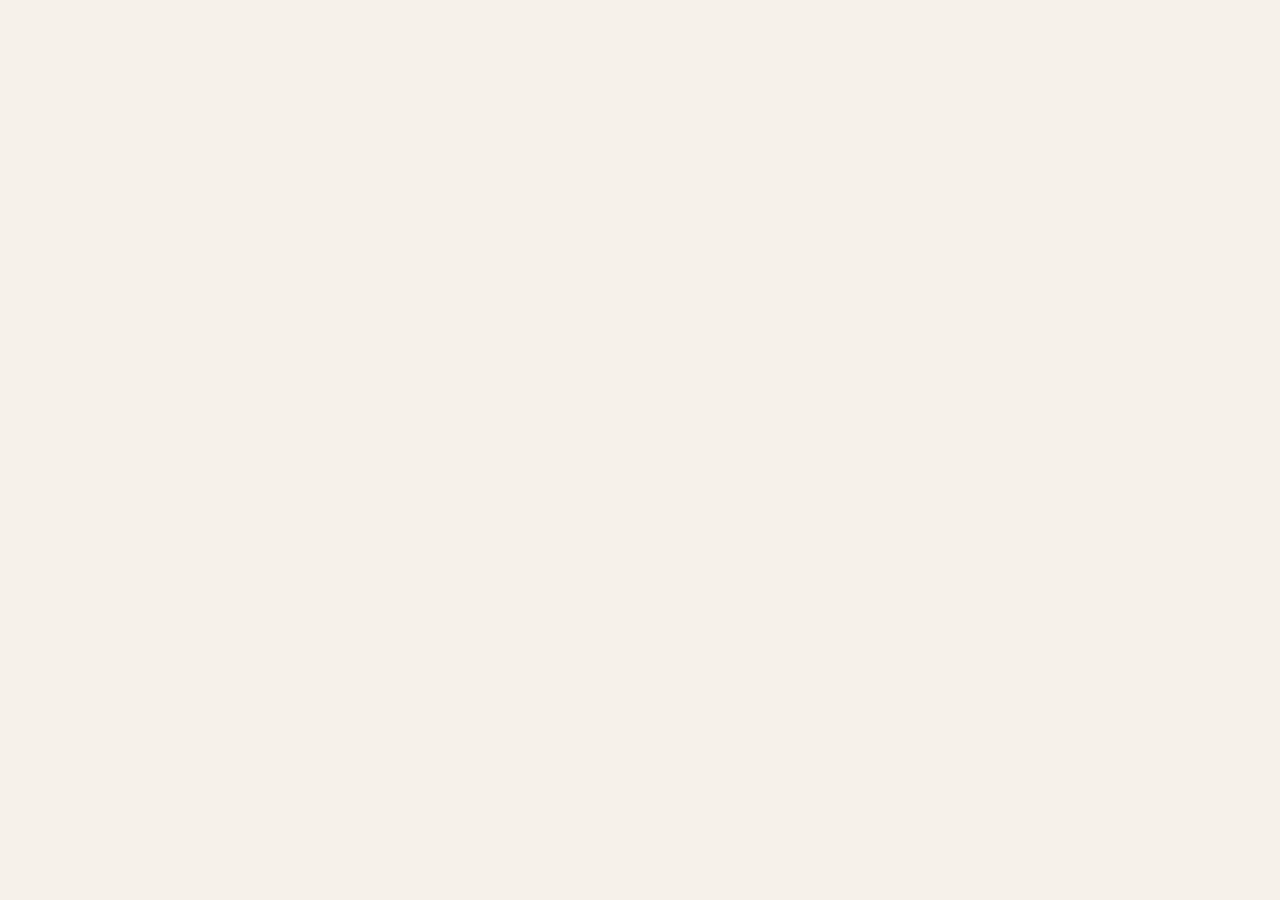
==== 20261009/index.html @ f04a36e3 "teamwork" ====
<!DOCTYPE html>
<html lang="ja">
<head>
  <meta charset="UTF-8">
  <meta name="viewport" content="width=device-width, initial-scale=1.0">
  <title>まちかどカフェ</title>
  <link rel="stylesheet" href="css/base.css">
  <link rel="stylesheet" href="css/header.css">
  <link rel="stylesheet" href="css/main.css">
  <link rel="stylesheet" href="css/footer.css">
</head>
<body>
  <!-- ===== A ヘッダー ここから ===== -->

  <!-- ===== A ヘッダー ここまで ===== -->

  <!-- ===== B メイン ここから ===== -->

  <!-- ===== B メイン ここまで ===== -->

  <!-- ===== C フッター ここから ===== -->

  <!-- ===== C フッター ここまで ===== -->
</body>
</html>
---- 20261009/css/base.css ----
/* base.css … 先生が用意したファイル。だれも書きかえない */

* {
  box-sizing: border-box;
}

body {
  margin: 0;
  font-family: sans-serif;
  color: #333;
  background: #f6f1ea;
  line-height: 1.7;
}
---- 20261009/css/header.css ----
/* header.css … 26512 さんの担当 */
---- 20261009/css/main.css ----
/* main.css … 26543 さんの担当 */
---- 20261009/css/footer.css ----
/* footer.css … 26514 さんの担当 */
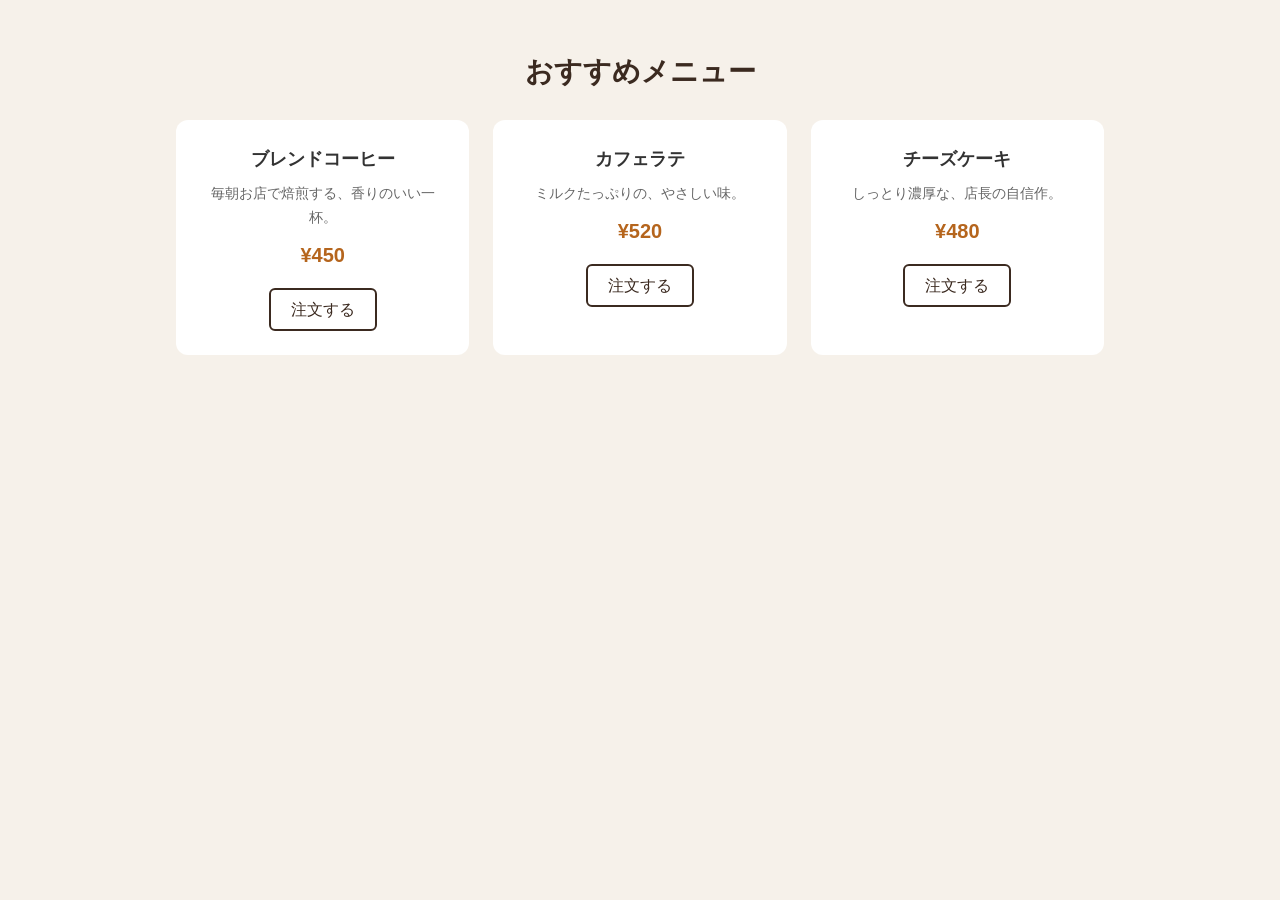
==== commit 344e3e7c: "update" ====
--- a/20261009/index.html
+++ b/20261009/index.html
@@ -15,6 +15,29 @@
   <!-- ===== A ヘッダー ここまで ===== -->
 
   <!-- ===== B メイン ここから ===== -->
+  <main class="box">
+    <h2 class="title">おすすめメニュー</h2>
+    <ul class="list">
+      <li class="item">
+        <h3 class="name">ブレンドコーヒー</h3>
+        <p class="text">毎朝お店で焙煎する、香りのいい一杯。</p>
+        <p class="price">¥450</p>
+        <a class="btn" href="#">注文する</a>
+      </li>
+      <li class="item">
+        <h3 class="name">カフェラテ</h3>
+        <p class="text">ミルクたっぷりの、やさしい味。</p>
+        <p class="price">¥520</p>
+        <a class="btn" href="#">注文する</a>
+      </li>
+      <li class="item">
+        <h3 class="name">チーズケーキ</h3>
+        <p class="text">しっとり濃厚な、店長の自信作。</p>
+        <p class="price">¥480</p>
+        <a class="btn" href="#">注文する</a>
+      </li>
+    </ul>
+  </main>
 
   <!-- ===== B メイン ここまで ===== -->
 
--- a/20261009/css/main.css
+++ b/20261009/css/main.css
@@ -1 +1,57 @@
 /* main.css … 26543 さんの担当 */
+.box {
+  max-width: 960px;
+  margin: 0 auto;
+  padding: 48px 16px;
+}
+
+.title {
+  margin: 0 0 24px;
+  font-size: 28px;
+  text-align: center;
+  color: #3b2a20;
+}
+
+.list {
+  display: flex;
+  gap: 24px;
+  margin: 0;
+  padding: 0;
+  list-style: none;
+}
+
+.item {
+  flex: 1;
+  padding: 24px;
+  border-radius: 12px;
+  background: #fff;
+  text-align: center;
+}
+
+.name {
+  margin: 0;
+  font-size: 18px;
+}
+
+.text {
+  margin: 8px 0;
+  font-size: 14px;
+  color: #666;
+}
+
+.price {
+  margin: 0 0 16px;
+  font-size: 20px;
+  font-weight: bold;
+  color: #b5651d;
+}
+
+.btn {
+  display: inline-block;
+  padding: 6px 20px;
+  border: 2px solid #3b2a20;
+  border-radius: 6px;
+  color: #3b2a20;
+  text-decoration: none;
+}
+
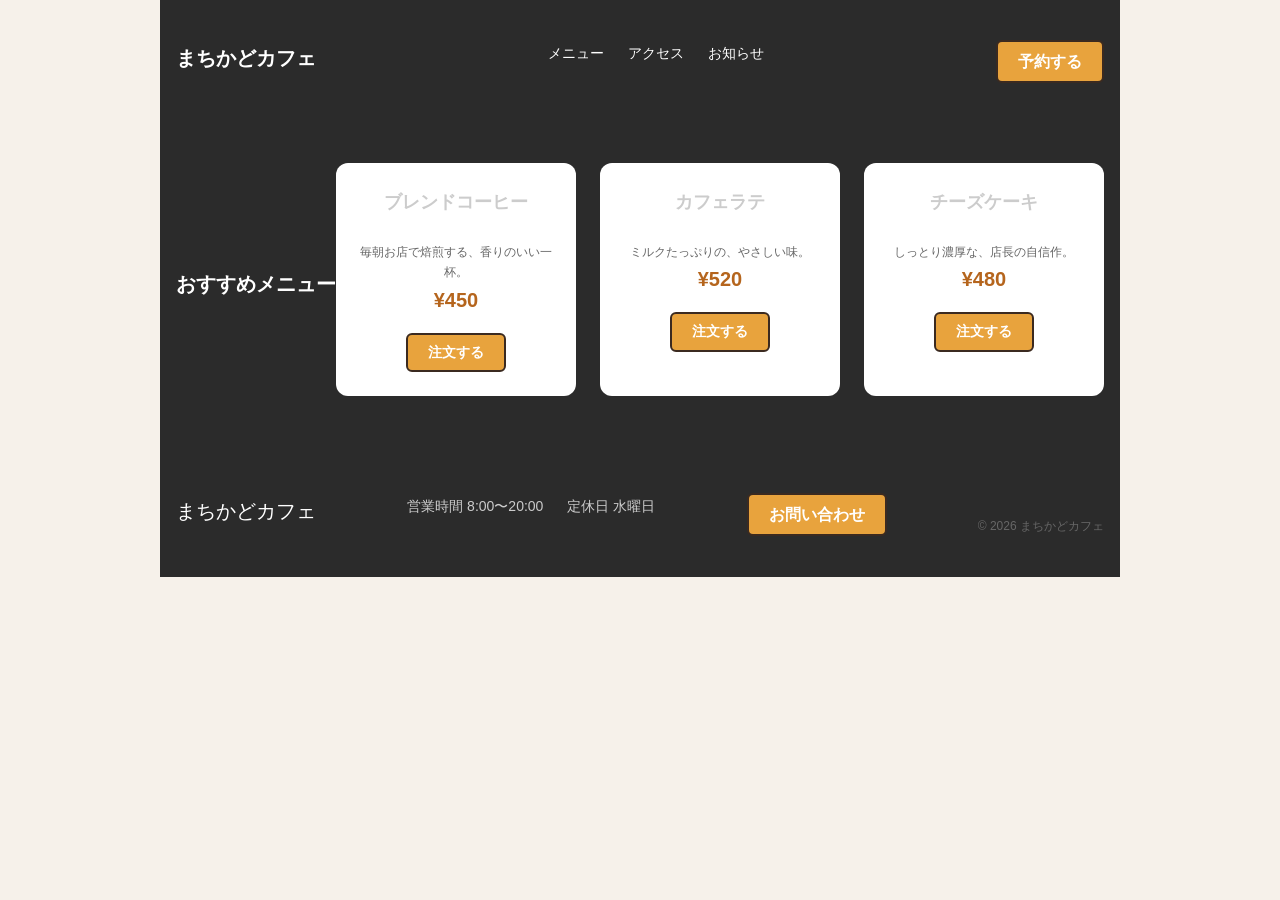
==== commit 3a745150: "update footer and header" ====
--- a/20261009/index.html
+++ b/20261009/index.html
@@ -11,6 +11,15 @@
 </head>
 <body>
   <!-- ===== A ヘッダー ここから ===== -->
+  <header class="box">
+    <h1 class="title">まちかどカフェ</h1>
+    <ul class="list">
+      <li><a class="link" href="#">メニュー</a></li>
+      <li><a class="link" href="#">アクセス</a></li>
+      <li><a class="link" href="#">お知らせ</a></li>
+    </ul>
+    <a class="btn" href="#">予約する</a>
+  </header>
 
   <!-- ===== A ヘッダー ここまで ===== -->
 
@@ -42,6 +51,15 @@
   <!-- ===== B メイン ここまで ===== -->
 
   <!-- ===== C フッター ここから ===== -->
+  <footer class="box">
+    <p class="title">まちかどカフェ</p>
+    <ul class="list">
+      <li>営業時間 8:00〜20:00</li>
+      <li>定休日 水曜日</li>
+    </ul>
+    <a class="btn" href="#">お問い合わせ</a>
+    <p class="text">© 2026 まちかどカフェ</p>
+  </footer>
 
   <!-- ===== C フッター ここまで ===== -->
 </body>
--- a/20261009/css/header.css
+++ b/20261009/css/header.css
@@ -1 +1,37 @@
 /* header.css … 26512 さんの担当 */
+.box {
+  display: flex;
+  justify-content: space-between;
+  align-items: center;
+  padding: 16px 32px;
+  background: #3b2a20;
+}
+
+.title {
+  margin: 0;
+  font-size: 22px;
+  color: #fff;
+}
+
+.list {
+  display: flex;
+  gap: 24px;
+  margin: 0;
+  padding: 0;
+  list-style: none;
+}
+
+.link {
+  color: #fff;
+  text-decoration: none;
+}
+
+.btn {
+  padding: 8px 20px;
+  border-radius: 999px;
+  background: #e8a33d;
+  color: #3b2a20;
+  font-weight: bold;
+  text-decoration: none;
+}
+
--- a/20261009/css/footer.css
+++ b/20261009/css/footer.css
@@ -1 +1,29 @@
 /* footer.css … 26514 さんの担当 */
+.box {
+  padding: 40px 16px;
+  background: #2b2b2b;
+  color: #ccc;
+  text-align: center;
+}
+
+.title {
+  margin: 0 0 8px;
+  font-size: 20px;
+  color: #fff;
+}
+
+.list {
+  margin: 0 0 16px;
+  padding: 0;
+  list-style: none;
+  font-size: 14px;
+}
+
+.btn {
+  color: #fff;
+}
+
+.text {
+  margin: 24px 0 0;
+  font-size: 12px;
+}
